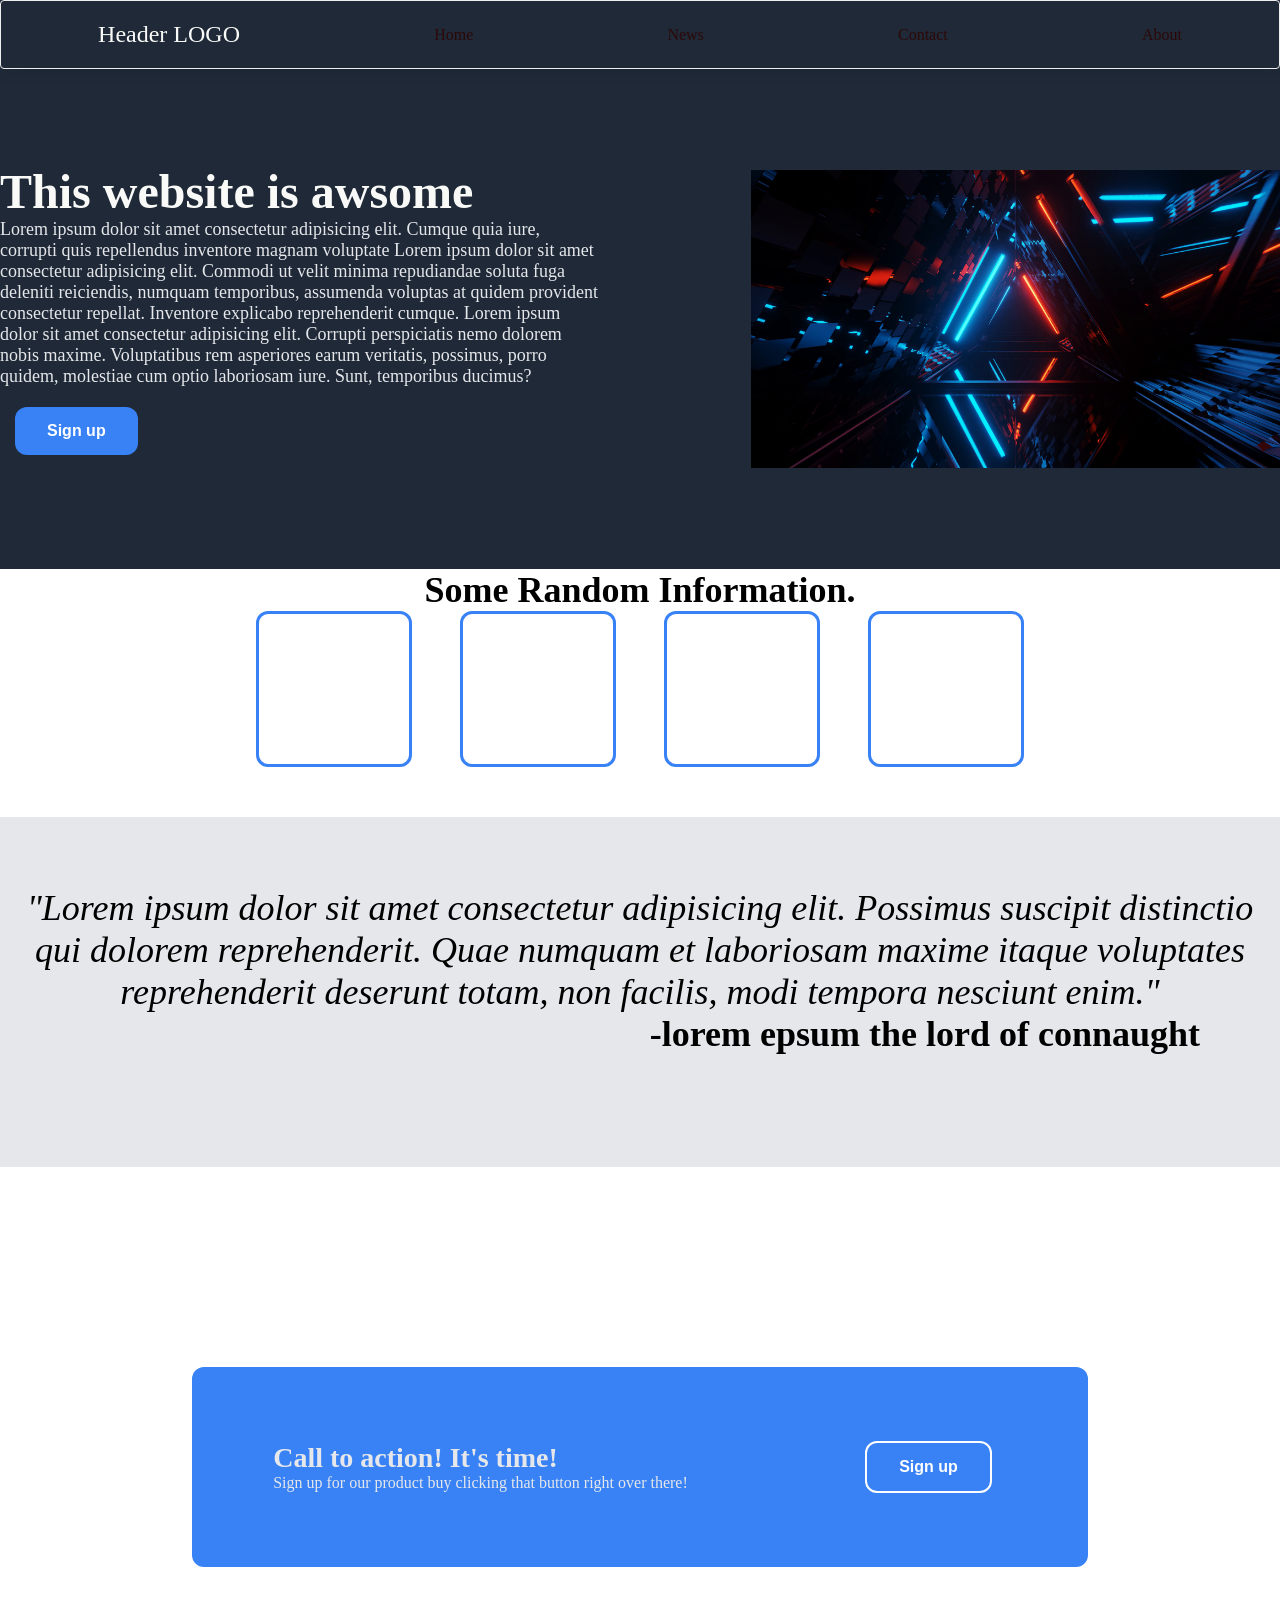
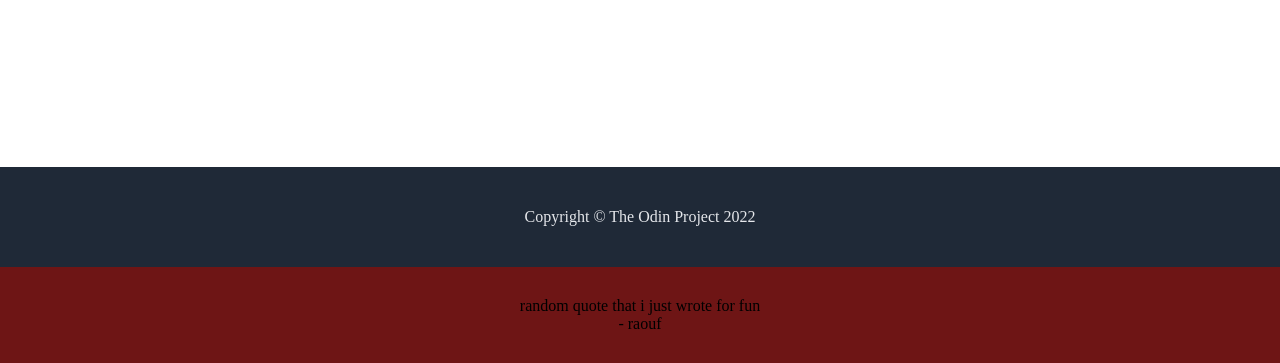
==== index.html @ dbdfe6ac "create full page" ====
<!DOCTYPE html>
<html lang="en">
<head>
    <meta charset="UTF-8">
    <meta http-equiv="X-UA-Compatible" content="IE=edge">
    <meta name="viewport" content="width=device-width, initial-scale=1.0">
    <title>Landing Page</title>
    <link rel="stylesheet" href="style.css">
</head>
<body>

<div class="upper">   
    <div class="topnav">
        <div class="logo"><!--<img src="Logo.png" alt="my-logo"> -->Header LOGO</div>
        <a class="active" href="#home">Home</a>
        <a href="#news">News</a>
        <a href="#contact">Contact</a>
        <a href="#about">About</a>
    </div>
    <div class="first">
    <div class="in">
      <h2>This website is awsome </h2>
      <p>Lorem ipsum dolor sit amet consectetur adipisicing elit. Cumque quia iure, corrupti quis repellendus inventore magnam voluptate Lorem ipsum dolor sit amet consectetur adipisicing elit. Commodi ut velit minima repudiandae soluta fuga deleniti reiciendis, numquam temporibus, assumenda voluptas at quidem provident consectetur repellat. Inventore explicabo reprehenderit cumque. Lorem ipsum dolor sit amet consectetur adipisicing elit. Corrupti perspiciatis nemo dolorem nobis maxime. Voluptatibus rem asperiores earum veritatis, possimus, porro quidem, molestiae cum optio laboriosam iure. Sunt, temporibus ducimus?
      </p>
      <button>Sign up</button>
    </div>
      <div class="pic"><img src="/cool-geometric-triangular-figure-neon-laser-light-great-backgrounds-wallpapers.jpg" alt="cool-image"></div>
    </div>
</div>

        <h3>Some Random Information.</h3>
    <div class="mid">
        <div class="box"></div>
        <div class="box"></div>
        <div class="box"></div>
        <div class="box"></div>
    </div>

    <div class="mid-bot">
        <p class="quote"><em>"Lorem ipsum dolor sit amet consectetur adipisicing elit. Possimus suscipit distinctio qui dolorem reprehenderit. Quae numquam et laboriosam maxime itaque voluptates reprehenderit deserunt totam, non facilis, modi tempora nesciunt enim."</p></em>
        <p class="writer"><strong>-lorem epsum the lord of connaught</strong></p>
    </div>

    <div class="blue">
        <div class="text">
            <p class="bol"><strong>Call to action! It's time!</strong></p>
            <p>Sign up for our product buy clicking that button right over there!</p>
        </div>
        <div><button class="bout">Sign up</button></div>
    </div>




    <div class="foot"><footer>Copyright © The Odin Project 2022</footer></div>



    <figure class="section4">
        <blockquote>
     random quote that i just wrote for fun
        </blockquote>
        <figcaption>
        -  raouf
        </figcaption>
      </figure>







</body>
</html>
---- style.css ----
/*
body{
    width :80%;
    margin: auto;
}
*/
*{
    margin: 0;
    padding: 0 ;
}

img {
    max-width: 100%;
    max-height: 100%;
    object-fit: contain;
   }
/*.logo { 
    height: 75px;
    width: 75px;
}
*/
.topnav{
    display: flex;
    justify-content: space-around;
    align-items: center;
    border: 1px solid #eee;
    box-shadow: 2px 4px 16px rgba(0,0,0,.06);
    border-radius: 4px;
    padding: 20px 0px;
}

a{
    text-decoration: none;
    color: rgb(44, 9, 9);
}

.pic {
    display: flex;
    height:800px;
    width: 900px;
}

.first{
    display: flex;
    flex-wrap: nowrap;
    flex-shrink: 1;
    align-items: center;
    height: 500px;
    width: 100%;
    justify-content: center;
}

.in{
    display: flex;
    margin-right: 30px ;
    flex-wrap: wrap;
    align-items: center;
}

.upper{
    background-color: #1F2937;
    color: #F9FAF8;

}

h2{
    font-size: 48px;
    font-weight: bolder;
}

.in p{
    display: flex;
    flex-wrap: wrap;
    color: #E5E7EB;
    font-size: 18px;
    max-width: 600px;
}

.logo {
    font-size: 24px;
    color: #F9FAF8;
}

button{
        background-color: #3882F6;
        border: none;
        color: white;
        padding: 15px 32px;
        text-align: center;
        text-decoration: none;
        display: inline-block;
        font-size: 16px;
        border-radius: 12px;
        font-weight: bold;
        margin: 20px 15px;
}

.first button{
    display: flex;
    flex-wrap: wrap;
    max-width: 24;
}

h3{
    text-align: center;
    font-size: 36px ;
    font-weight: bolder ;

}

.mid{
    display: flex;
    justify-content: center;
    align-items: center;
    gap: 48px;
}

.box{
    border: 3px solid #3882F6;  
    border-radius: 12px;  
    height: 150px;
    width: 150px;
}

.mid-bot{
    display: flex;
    width: auto;
    height: 350px;
    margin-top: 50px;
    background-color: #E5E7EB;
    flex-direction: column;
}

.quote{ 
    text-align: center;
    margin-top: 70px;
    font-size: 36px;
}

.writer{
    font-size: 36px;
    text-align: end;
    margin-right: 80px;
}

.blue{
    display: flex;
    width: 70%;
    background-color: #3882F6;
    border-radius: 12px;
    margin: auto;
    justify-content: space-around;
    align-items: center;
    margin: 200px auto;
    height: 200px;
}

.bout{
    border: 2px solid white;
}

.text{
    color: #E5E7EB;
    display: flex;
    flex-direction: column;
}

.bol{
    font-size: 28px;
}

.foot{
    background-color: #1F2937;
    color: #E5E7EB;
    height: 100px;
    display: flex;
    justify-content: center;
    align-items: center;
}

.section4{


background-color: rgb(110, 21, 21);
text-align: center;
padding-top: 30px;
padding-bottom: 30px;
}
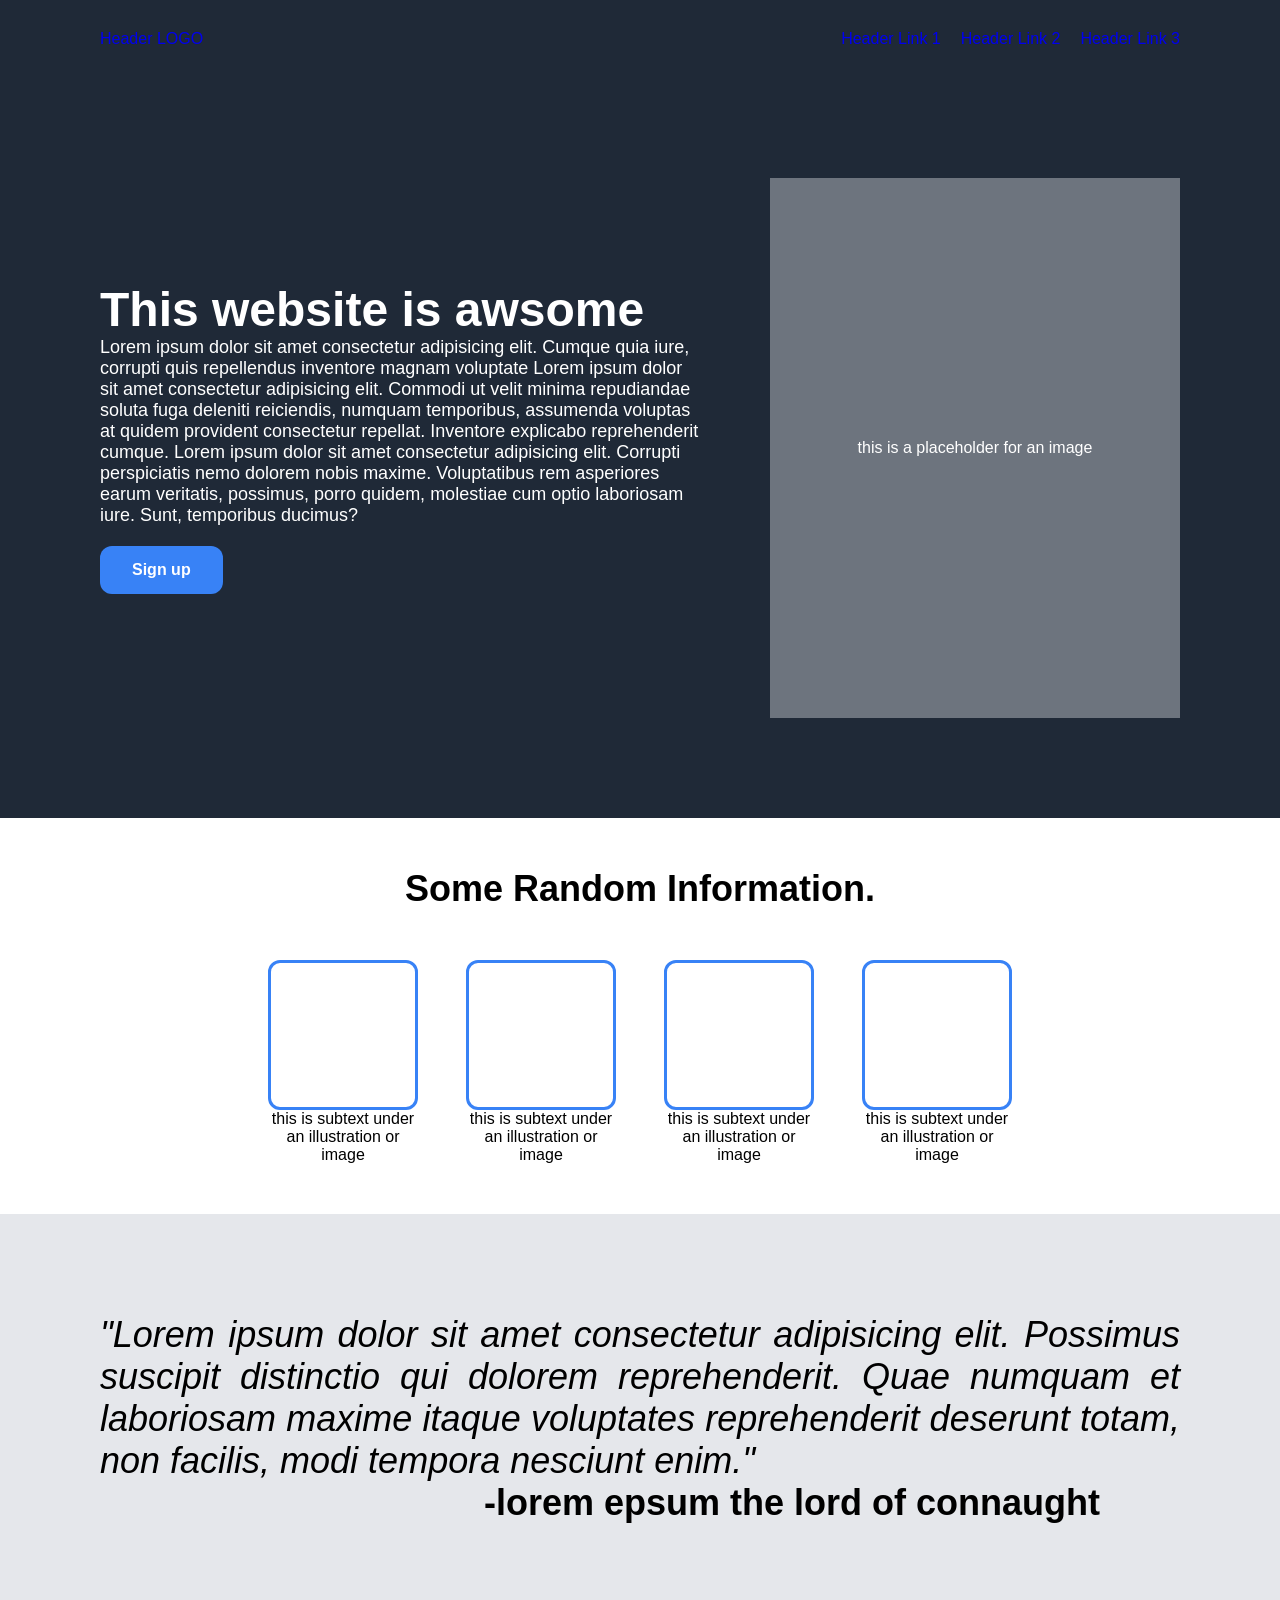
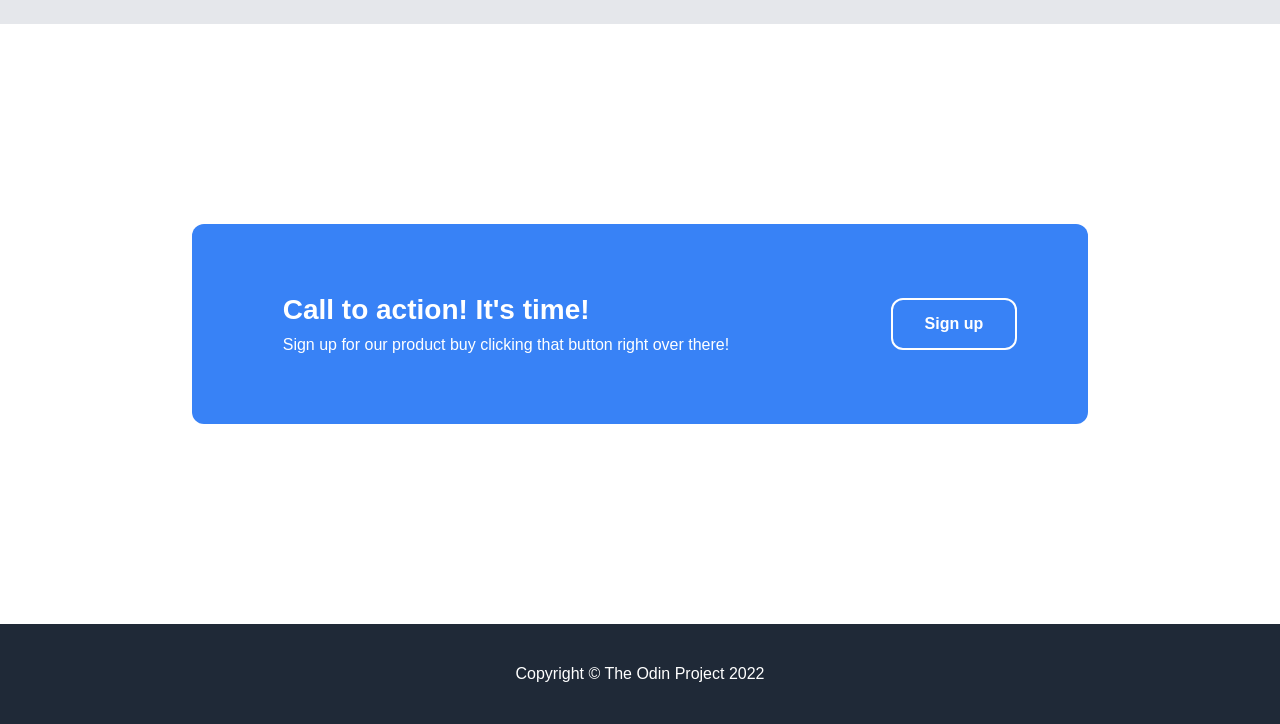
==== commit 85d30705: "fix flex bugs add box subtext chane font add comments" ====
--- a/index.html
+++ b/index.html
@@ -9,67 +9,46 @@
 </head>
 <body>
 
-<div class="upper">   
-    <div class="topnav">
-        <div class="logo"><!--<img src="Logo.png" alt="my-logo"> -->Header LOGO</div>
-        <a class="active" href="#home">Home</a>
-        <a href="#news">News</a>
-        <a href="#contact">Contact</a>
-        <a href="#about">About</a>
+    <ul>
+        <li><a href="#"><p> Header LOGO </p></a></li>
+        <section class="left">
+        <li><a href="#"><p> Header Link 1 </p></a></li>
+        <li><a href="#"><p> Header Link 2 </p></a></li>
+        <li><a href="#"><p> Header Link 3 </p></a></li>
+        </section>
+    </ul>
+
+    <div class="first">
+        <div class="text-one">
+        <h2>This website is awsome </h2>
+        <p>Lorem ipsum dolor sit amet consectetur adipisicing elit. Cumque quia iure, corrupti quis repellendus inventore magnam voluptate Lorem ipsum dolor sit amet consectetur adipisicing elit. Commodi ut velit minima repudiandae soluta fuga deleniti reiciendis, numquam temporibus, assumenda voluptas at quidem provident consectetur repellat. Inventore explicabo reprehenderit cumque. Lorem ipsum dolor sit amet consectetur adipisicing elit. Corrupti perspiciatis nemo dolorem nobis maxime. Voluptatibus rem asperiores earum veritatis, possimus, porro quidem, molestiae cum optio laboriosam iure. Sunt, temporibus ducimus?</p>
+        <button>Sign up</button>
+        </div>
+      <div class="placeholder"><p>this is a placeholder for an image</p></div>
     </div>
-    <div class="first">
-    <div class="in">
-      <h2>This website is awsome </h2>
-      <p>Lorem ipsum dolor sit amet consectetur adipisicing elit. Cumque quia iure, corrupti quis repellendus inventore magnam voluptate Lorem ipsum dolor sit amet consectetur adipisicing elit. Commodi ut velit minima repudiandae soluta fuga deleniti reiciendis, numquam temporibus, assumenda voluptas at quidem provident consectetur repellat. Inventore explicabo reprehenderit cumque. Lorem ipsum dolor sit amet consectetur adipisicing elit. Corrupti perspiciatis nemo dolorem nobis maxime. Voluptatibus rem asperiores earum veritatis, possimus, porro quidem, molestiae cum optio laboriosam iure. Sunt, temporibus ducimus?
-      </p>
-      <button>Sign up</button>
+    <section class="informations">
+        <h3>Some Random Information.</h3>
+    <div class="boxes">
+        <section><div class="box"></div><p>this is subtext under an illustration or image</p></section>
+        <section><div class="box"></div><p>this is subtext under an illustration or image</p></section>
+        <section><div class="box"></div><p>this is subtext under an illustration or image</p></section>
+        <section><div class="box"></div><p>this is subtext under an illustration or image</p></section>
     </div>
-      <div class="pic"><img src="/cool-geometric-triangular-figure-neon-laser-light-great-backgrounds-wallpapers.jpg" alt="cool-image"></div>
-    </div>
-</div>
-
-        <h3>Some Random Information.</h3>
-    <div class="mid">
-        <div class="box"></div>
-        <div class="box"></div>
-        <div class="box"></div>
-        <div class="box"></div>
-    </div>
-
-    <div class="mid-bot">
+    </section>
+    <div class="quotation">
         <p class="quote"><em>"Lorem ipsum dolor sit amet consectetur adipisicing elit. Possimus suscipit distinctio qui dolorem reprehenderit. Quae numquam et laboriosam maxime itaque voluptates reprehenderit deserunt totam, non facilis, modi tempora nesciunt enim."</p></em>
         <p class="writer"><strong>-lorem epsum the lord of connaught</strong></p>
     </div>
 
-    <div class="blue">
+    <div class="sign-up">
         <div class="text">
-            <p class="bol"><strong>Call to action! It's time!</strong></p>
+            <h4>Call to action! It's time!</h4>
             <p>Sign up for our product buy clicking that button right over there!</p>
         </div>
-        <div><button class="bout">Sign up</button></div>
+        <button>Sign up</button>
     </div>
-
-
-
-
-    <div class="foot"><footer>Copyright © The Odin Project 2022</footer></div>
-
-
-
-    <figure class="section4">
-        <blockquote>
-     random quote that i just wrote for fun
-        </blockquote>
-        <figcaption>
-        -  raouf
-        </figcaption>
-      </figure>
-
-
-
-
-
-
+    
+<footer><p> Copyright © The Odin Project 2022</p></footer>
 
 </body>
 </html>
--- a/style.css
+++ b/style.css
@@ -1,139 +1,123 @@
-/*
-body{
-    width :80%;
-    margin: auto;
-}
-*/
+/* nav-bar */
 *{
     margin: 0;
-    padding: 0 ;
+    padding: 0;
+    box-sizing: border-box;
 }
 
-img {
-    max-width: 100%;
-    max-height: 100%;
-    object-fit: contain;
-   }
-/*.logo { 
-    height: 75px;
-    width: 75px;
-}
-*/
-.topnav{
+ul{
     display: flex;
-    justify-content: space-around;
+    justify-content: space-between;
     align-items: center;
-    border: 1px solid #eee;
-    box-shadow: 2px 4px 16px rgba(0,0,0,.06);
-    border-radius: 4px;
-    padding: 20px 0px;
+    list-style: none;
+    padding: 30px 100px;
+    gap: 30px;
+    background-color: #1F2937;
 }
 
 a{
     text-decoration: none;
-    color: rgb(44, 9, 9);
 }
 
-.pic {
+
+.left {
     display: flex;
-    height:800px;
-    width: 900px;
+    gap: 20px;
 }
+
+/* text and place holder */
+
 
 .first{
     display: flex;
-    flex-wrap: nowrap;
-    flex-shrink: 1;
+    justify-content: space-between;
     align-items: center;
-    height: 500px;
-    width: 100%;
-    justify-content: center;
+    flex-wrap: wrap;
+    padding: 100px;
+    background-color: #1F2937;
+    gap: 70px;
 }
 
-.in{
-    display: flex;
-    margin-right: 30px ;
-    flex-wrap: wrap;
-    align-items: center;
-}
-
-.upper{
-    background-color: #1F2937;
-    color: #F9FAF8;
-
+.text-one {
+    font-size: 18px;
+    max-width: 600px;
 }
 
 h2{
     font-size: 48px;
-    font-weight: bolder;
-}
-
-.in p{
-    display: flex;
-    flex-wrap: wrap;
-    color: #E5E7EB;
-    font-size: 18px;
-    max-width: 600px;
-}
-
-.logo {
-    font-size: 24px;
-    color: #F9FAF8;
 }
 
 button{
-        background-color: #3882F6;
-        border: none;
-        color: white;
-        padding: 15px 32px;
-        text-align: center;
-        text-decoration: none;
-        display: inline-block;
-        font-size: 16px;
-        border-radius: 12px;
-        font-weight: bold;
-        margin: 20px 15px;
+    background-color: #3882F6;
+    border: none;
+    color: white;
+    padding: 15px 32px;
+    text-align: center;
+    text-decoration: none;
+    display: inline-block;
+    font-size: 16px;
+    border-radius: 12px;
+    font-weight: bold;
+    margin: 20px 0px;
 }
 
-.first button{
+
+.placeholder{
+    flex: 1 0 auto;
+    background-color: rgb(109, 116, 126);
+    height: 60vh;
     display: flex;
-    flex-wrap: wrap;
-    max-width: 24;
+    justify-content: center;
+    align-items: center;
 }
+
+
 
 h3{
     text-align: center;
     font-size: 36px ;
     font-weight: bolder ;
+    margin-bottom: 50px;
 
 }
 
-.mid{
+/* information */
+
+
+.informations{
+    margin: 50px 0px;
+}
+
+.boxes{
     display: flex;
     justify-content: center;
+    flex-wrap: wrap;
     align-items: center;
     gap: 48px;
+    
 }
 
-.box{
+.box {
     border: 3px solid #3882F6;  
     border-radius: 12px;  
     height: 150px;
     width: 150px;
 }
 
-.mid-bot{
-    display: flex;
-    width: auto;
-    height: 350px;
-    margin-top: 50px;
+.boxes p {
+    width: 150px;
+    text-align: center;
+}
+/* Quote */
+
+
+.quotation{
+    padding: 100px 100px;
     background-color: #E5E7EB;
-    flex-direction: column;
 }
 
 .quote{ 
-    text-align: center;
-    margin-top: 70px;
+    text-align: justify;
     font-size: 36px;
 }
 
@@ -143,46 +127,57 @@
     margin-right: 80px;
 }
 
-.blue{
+/* Sign up button */
+
+.sign-up{
     display: flex;
     width: 70%;
     background-color: #3882F6;
     border-radius: 12px;
-    margin: auto;
     justify-content: space-around;
     align-items: center;
     margin: 200px auto;
     height: 200px;
+    flex-wrap: wrap;
+
 }
 
-.bout{
+.sign-up button{
     border: 2px solid white;
 }
 
 .text{
-    color: #E5E7EB;
     display: flex;
     flex-direction: column;
+    margin: 10px 20px;
 }
 
-.bol{
+h4{
     font-size: 28px;
+    margin-bottom: 10px;
 }
 
-.foot{
+/* footer */
+
+footer{
     background-color: #1F2937;
-    color: #E5E7EB;
     height: 100px;
     display: flex;
     justify-content: center;
     align-items: center;
 }
 
-.section4{
+/* Fonts */
 
+h2 , h3 , .writer , h4 {
+    font-family: 'roboto-Bold' , Helvetica, Arial, sans-serif;
+    font-weight: bold;
+}
 
-background-color: rgb(110, 21, 21);
-text-align: center;
-padding-top: 30px;
-padding-bottom: 30px;
+ul , .first , .sign-up , footer , a:visited {
+    color: white;
+}
+
+p{
+    font-family: Arial, Helvetica, sans-serif;
 }
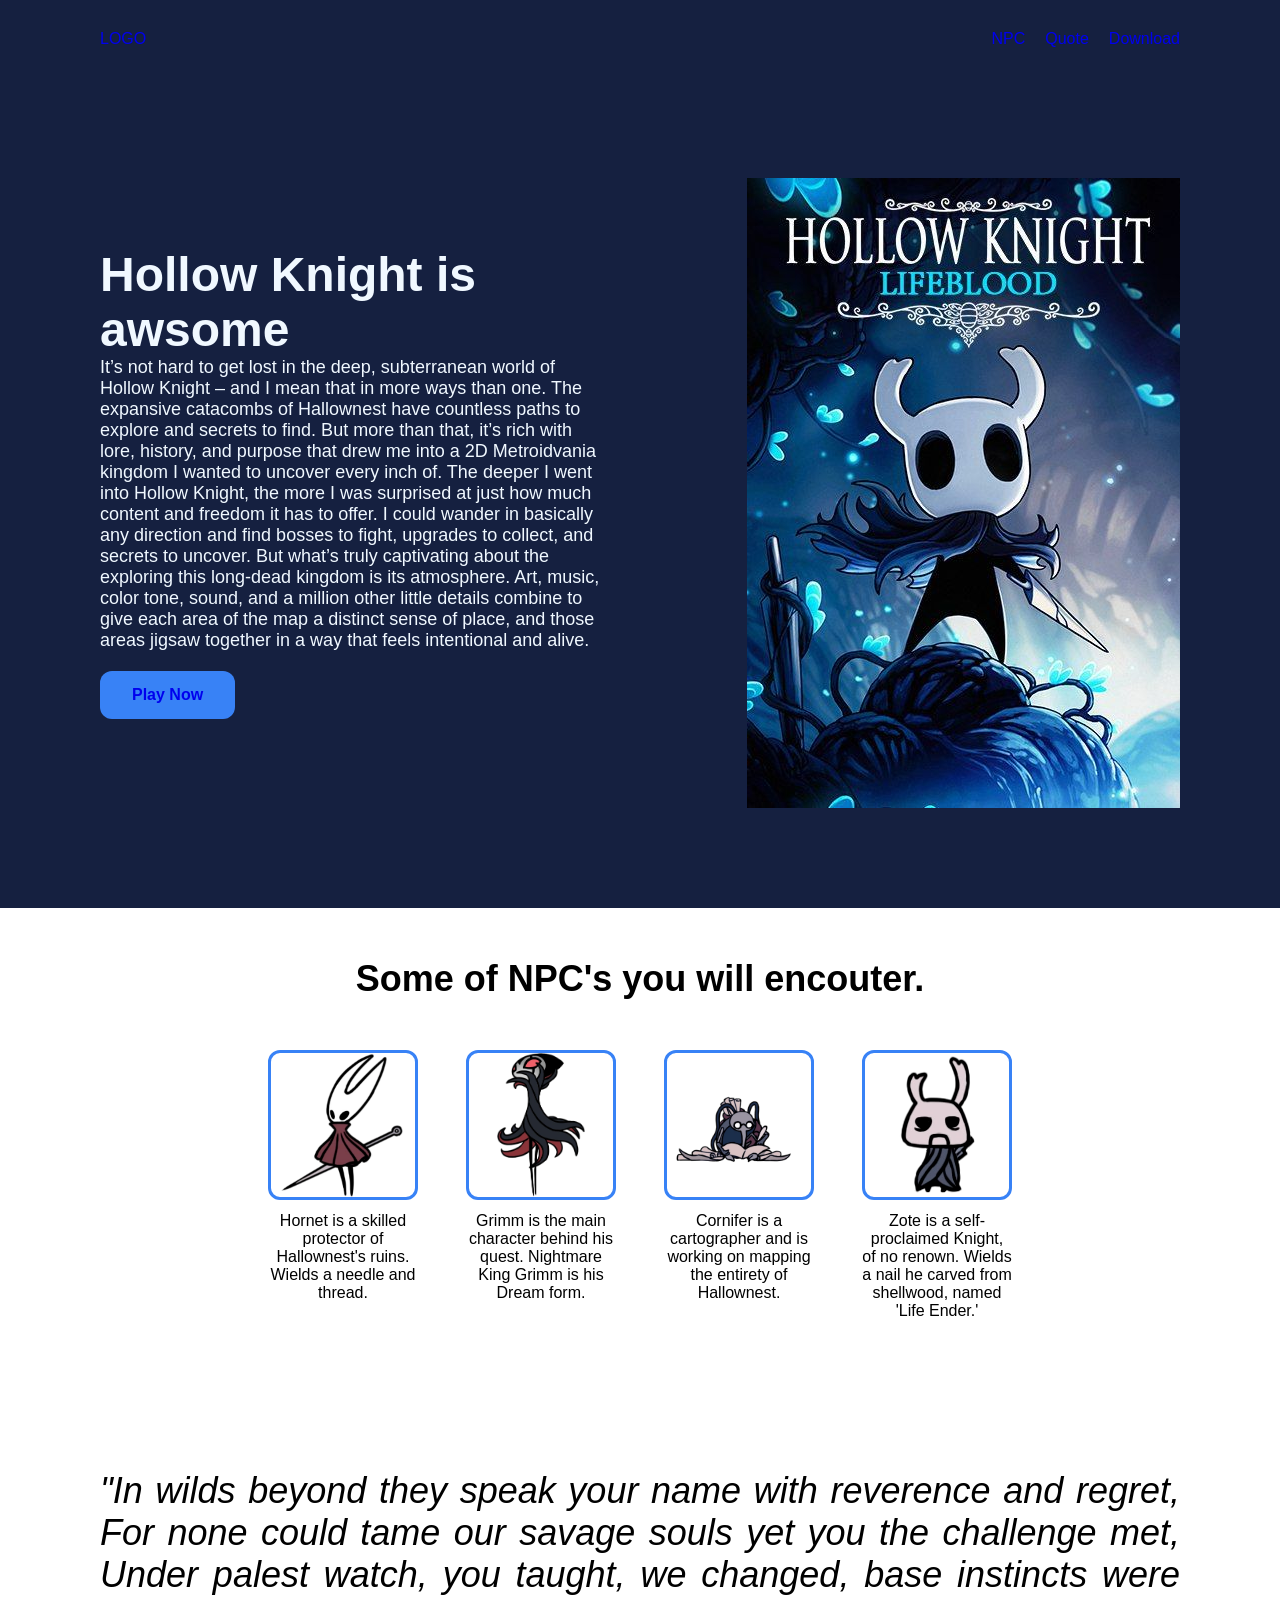
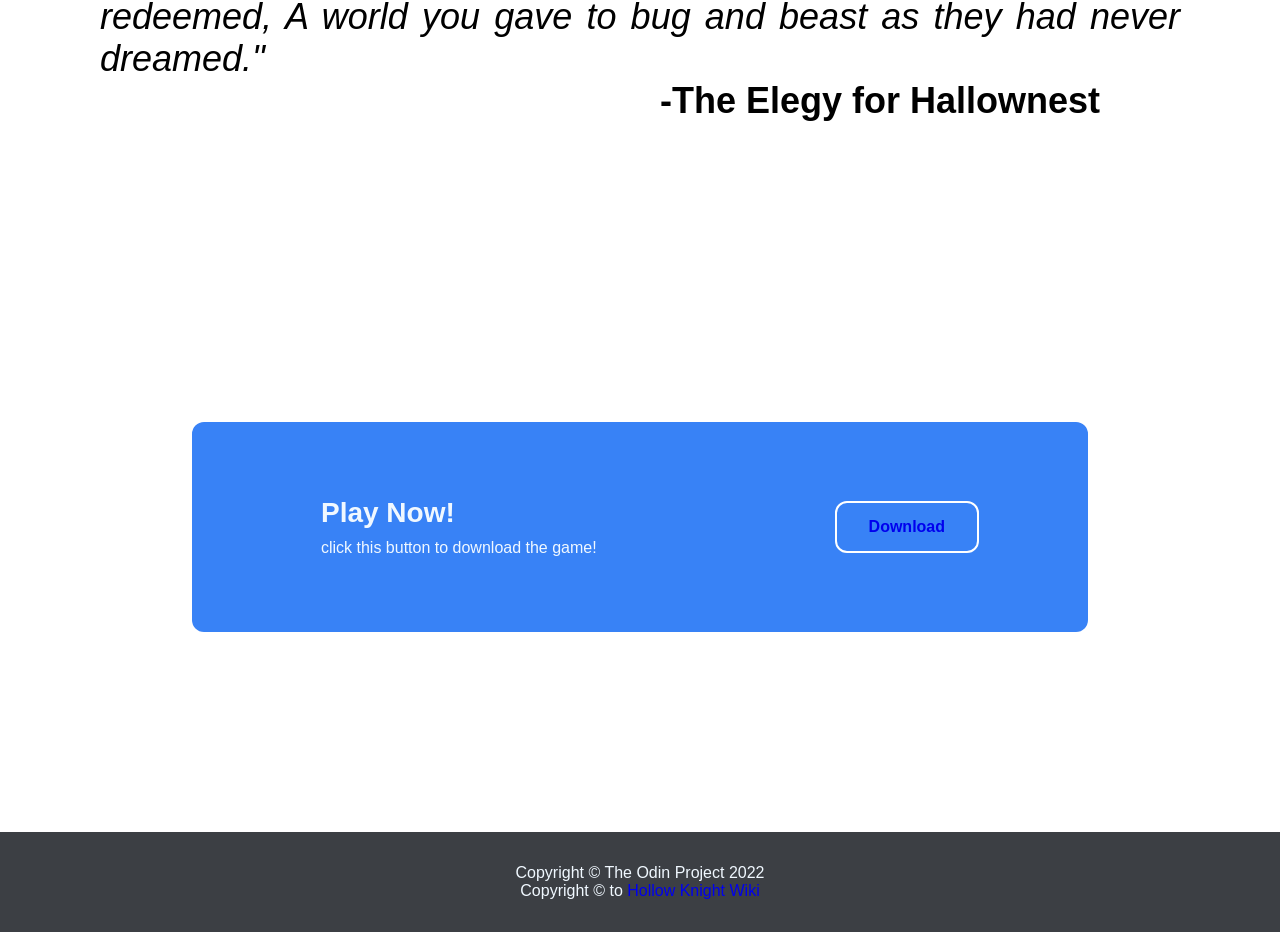
==== commit 3c0bf4f4: "made 1st web as template add pictures add colors replace lorem with informations" ====
--- a/index.html
+++ b/index.html
@@ -5,50 +5,58 @@
     <meta http-equiv="X-UA-Compatible" content="IE=edge">
     <meta name="viewport" content="width=device-width, initial-scale=1.0">
     <title>Landing Page</title>
-    <link rel="stylesheet" href="style.css">
+    <link rel="stylesheet" href="styles.css">
 </head>
 <body>
 
     <ul>
-        <li><a href="#"><p> Header LOGO </p></a></li>
+        <li><a href="#"><p> LOGO </p></a></li>
         <section class="left">
-        <li><a href="#"><p> Header Link 1 </p></a></li>
-        <li><a href="#"><p> Header Link 2 </p></a></li>
-        <li><a href="#"><p> Header Link 3 </p></a></li>
+        <li><a href="#NPC"><p> NPC </p></a></li>
+        <li><a href="#Quote"><p> Quote </p></a></li>
+        <li><a href="#Download"><p> Download </p></a></li>
         </section>
     </ul>
 
-    <div class="first">
+    <div id="f" class="first">
         <div class="text-one">
-        <h2>This website is awsome </h2>
-        <p>Lorem ipsum dolor sit amet consectetur adipisicing elit. Cumque quia iure, corrupti quis repellendus inventore magnam voluptate Lorem ipsum dolor sit amet consectetur adipisicing elit. Commodi ut velit minima repudiandae soluta fuga deleniti reiciendis, numquam temporibus, assumenda voluptas at quidem provident consectetur repellat. Inventore explicabo reprehenderit cumque. Lorem ipsum dolor sit amet consectetur adipisicing elit. Corrupti perspiciatis nemo dolorem nobis maxime. Voluptatibus rem asperiores earum veritatis, possimus, porro quidem, molestiae cum optio laboriosam iure. Sunt, temporibus ducimus?</p>
-        <button>Sign up</button>
+        <h2>Hollow Knight is awsome </h2>
+        <p>It’s not hard to get lost in the deep, subterranean world of Hollow Knight – and I mean that in more ways than one. The expansive catacombs of Hallownest have countless paths to explore and secrets to find. But more than that, it’s rich with lore, history, and purpose that drew me into a 2D Metroidvania kingdom I wanted to uncover every inch of.
+
+            The deeper I went into Hollow Knight, the more I was surprised at just how much content and freedom it has to offer. I could wander in basically any direction and find bosses to fight, upgrades to collect, and secrets to uncover. But what’s truly captivating about the exploring this long-dead kingdom is its atmosphere. Art, music, color tone, sound, and a million other little details combine to give each area of the map a distinct sense of place, and those areas jigsaw together in a way that feels intentional and alive.</p>
+        <button><a href="https://store.steampowered.com/app/367520/Hollow_Knight/">Play Now </a></button>
         </div>
-      <div class="placeholder"><p>this is a placeholder for an image</p></div>
+      <div class="placeholder"><img src="/hollow.jpg" alt="Hollow Knight"></div>
     </div>
-    <section class="informations">
-        <h3>Some Random Information.</h3>
+
+    <section id="NPC" class="informations">
+        <h3>Some of NPC's you will encouter.</h3>
     <div class="boxes">
-        <section><div class="box"></div><p>this is subtext under an illustration or image</p></section>
-        <section><div class="box"></div><p>this is subtext under an illustration or image</p></section>
-        <section><div class="box"></div><p>this is subtext under an illustration or image</p></section>
-        <section><div class="box"></div><p>this is subtext under an illustration or image</p></section>
+        <section><div class="box"><img src="/hornet.png" alt="hornet"></div><p>Hornet is a skilled protector of Hallownest's ruins. Wields a needle and thread.</p></section>
+        <section><div class="box"><img src="/grimm.png" alt="grimm"></div><p> Grimm is the main character behind his quest. Nightmare King Grimm is his Dream form.</p></section>
+        <section><div class="box"><img src="/cornifer.png" alt="cornifer"></div><p>Cornifer is a cartographer and is working on mapping the entirety of Hallownest.</p></section>
+        <section><div class="box"><img src="/zote.png" alt="zote"></div><p>Zote is a self-proclaimed Knight, of no renown. Wields a nail he carved from shellwood, named 'Life Ender.'</p></section>
+
     </div>
     </section>
-    <div class="quotation">
-        <p class="quote"><em>"Lorem ipsum dolor sit amet consectetur adipisicing elit. Possimus suscipit distinctio qui dolorem reprehenderit. Quae numquam et laboriosam maxime itaque voluptates reprehenderit deserunt totam, non facilis, modi tempora nesciunt enim."</p></em>
-        <p class="writer"><strong>-lorem epsum the lord of connaught</strong></p>
+    <div id="Quote" class="quotation">
+        <p class="quote"><em>"In wilds beyond they speak your name with reverence and regret,
+            For none could tame our savage souls yet you the challenge met,
+            Under palest watch, you taught, we changed, base instincts were redeemed,
+            A world you gave to bug and beast as they had never dreamed."</p></em>
+        <p class="writer"><strong>-The Elegy for Hallownest</strong></p>
     </div>
 
-    <div class="sign-up">
+    <div id="Download" class="sign-up">
         <div class="text">
-            <h4>Call to action! It's time!</h4>
-            <p>Sign up for our product buy clicking that button right over there!</p>
+            <h4>Play Now!</h4>
+            <p>click this button to download the game!</p>
         </div>
-        <button>Sign up</button>
+        <button><a href="https://store.steampowered.com/app/367520/Hollow_Knight/"> Download </a></button>
     </div>
     
-<footer><p> Copyright © The Odin Project 2022</p></footer>
+<footer><p> Copyright © The Odin Project 2022</p>
+<p>Copyright © to  <a href="https://hollowknight.fandom.com/">Hollow Knight Wiki</a></p></footer>
 
 </body>
 </html>
--- a/styles.css
+++ b/styles.css
@@ -0,0 +1,202 @@
+/* nav-bar */
+*{
+    margin: 0;
+    padding: 0;
+    box-sizing: border-box;
+}
+
+
+ul{
+    display: flex;
+    justify-content: space-between;
+    align-items: center;
+    list-style: none;
+    padding: 30px 100px;
+    gap: 30px;
+    background-color: #152040;
+
+
+}
+
+a{
+    text-decoration: none;
+}
+
+
+.left {
+    display: flex;
+    gap: 20px;
+}
+
+/* text and place holder */
+
+
+.first{
+    display: flex;
+    justify-content: space-between;
+    align-items: center;
+    flex-wrap: wrap;
+    padding: 100px;
+    background-color: #152040;
+}
+
+.text-one {
+    font-size: 18px;
+    width: 500px;
+}
+
+
+
+h2{
+    font-size: 48px;
+}
+
+
+
+button{
+    background-color: #3882F6;
+    border: none;
+    color: white;
+    padding: 15px 32px;
+    text-align: center;
+    text-decoration: none;
+    display: inline-block;
+    font-size: 16px;
+    border-radius: 12px;
+    font-weight: bold;
+    margin: 20px 0px;
+}
+
+
+.placeholder{
+    display: flex;
+    justify-content: center;
+    align-items: center;
+    max-width: 500px;
+}
+
+img {
+
+    max-width: 100%;
+    max-height: 100%;
+    align-self: center;
+}
+
+
+h3{
+    text-align: center;
+    font-size: 36px ;
+    font-weight: bolder ;
+    margin-bottom: 50px;
+
+}
+
+/* information */
+
+
+.informations{
+
+    margin: 50px 0px;
+}
+
+.boxes{
+    display: flex;
+    justify-content: center;
+    flex-wrap: wrap;
+    align-items: flex-start;
+    gap: 48px;
+    
+}
+
+.box {
+    border: 3px solid #3882F6;  
+    border-radius: 12px;  
+    height: 150px;
+    width: 150px;
+    display: flex;
+    justify-content: center;
+    align-items: center;
+}
+
+.boxes p {
+    width: 150px;
+    text-align: center ;
+    margin-top: 12px;
+}
+/* Quote */
+
+
+.quotation{
+    padding: 100px 100px;
+    background-color: #E5E7EB;
+    background: url(/pexels-lucie-liz-3165335.jpg) no-repeat center center fixed;
+    background-size: cover;
+}
+
+.quote{ 
+    text-align: justify;
+    font-size: 36px;
+}
+
+.writer{
+    font-size: 36px;
+    text-align: end;
+    margin-right: 80px;
+}
+
+/* Sign up button */
+
+.sign-up{
+    display: flex;
+    width: 70%;
+    background-color: #3882F6;
+    border-radius: 12px;
+    justify-content: space-around;
+    align-items: center;
+    margin: 200px auto;
+    height: 210px;
+    flex-wrap: wrap;
+
+}
+
+.sign-up button{
+    border: 2px solid white;
+}
+
+.text{
+    display: flex;
+    flex-direction: column;
+    margin: 10px 20px;
+}
+
+h4{
+    font-size: 28px;
+    margin-bottom: 10px;
+}
+
+/* footer */
+
+footer{
+    background-color: #3c3f44;
+    height: 100px;
+    display: flex;
+    flex-direction: column;
+    justify-content: center;
+    align-items: center;
+}
+
+/* Fonts */
+
+h2 , h3 , .writer , h4 {
+    font-family: 'roboto-Bold' , Helvetica, Arial, sans-serif;
+    font-weight: bold;
+}
+
+ul , .first , .sign-up , footer ,a:active, a:visited {
+    color: aliceblue;
+}
+
+p{
+    font-family: Arial, Helvetica, sans-serif;
+}
+
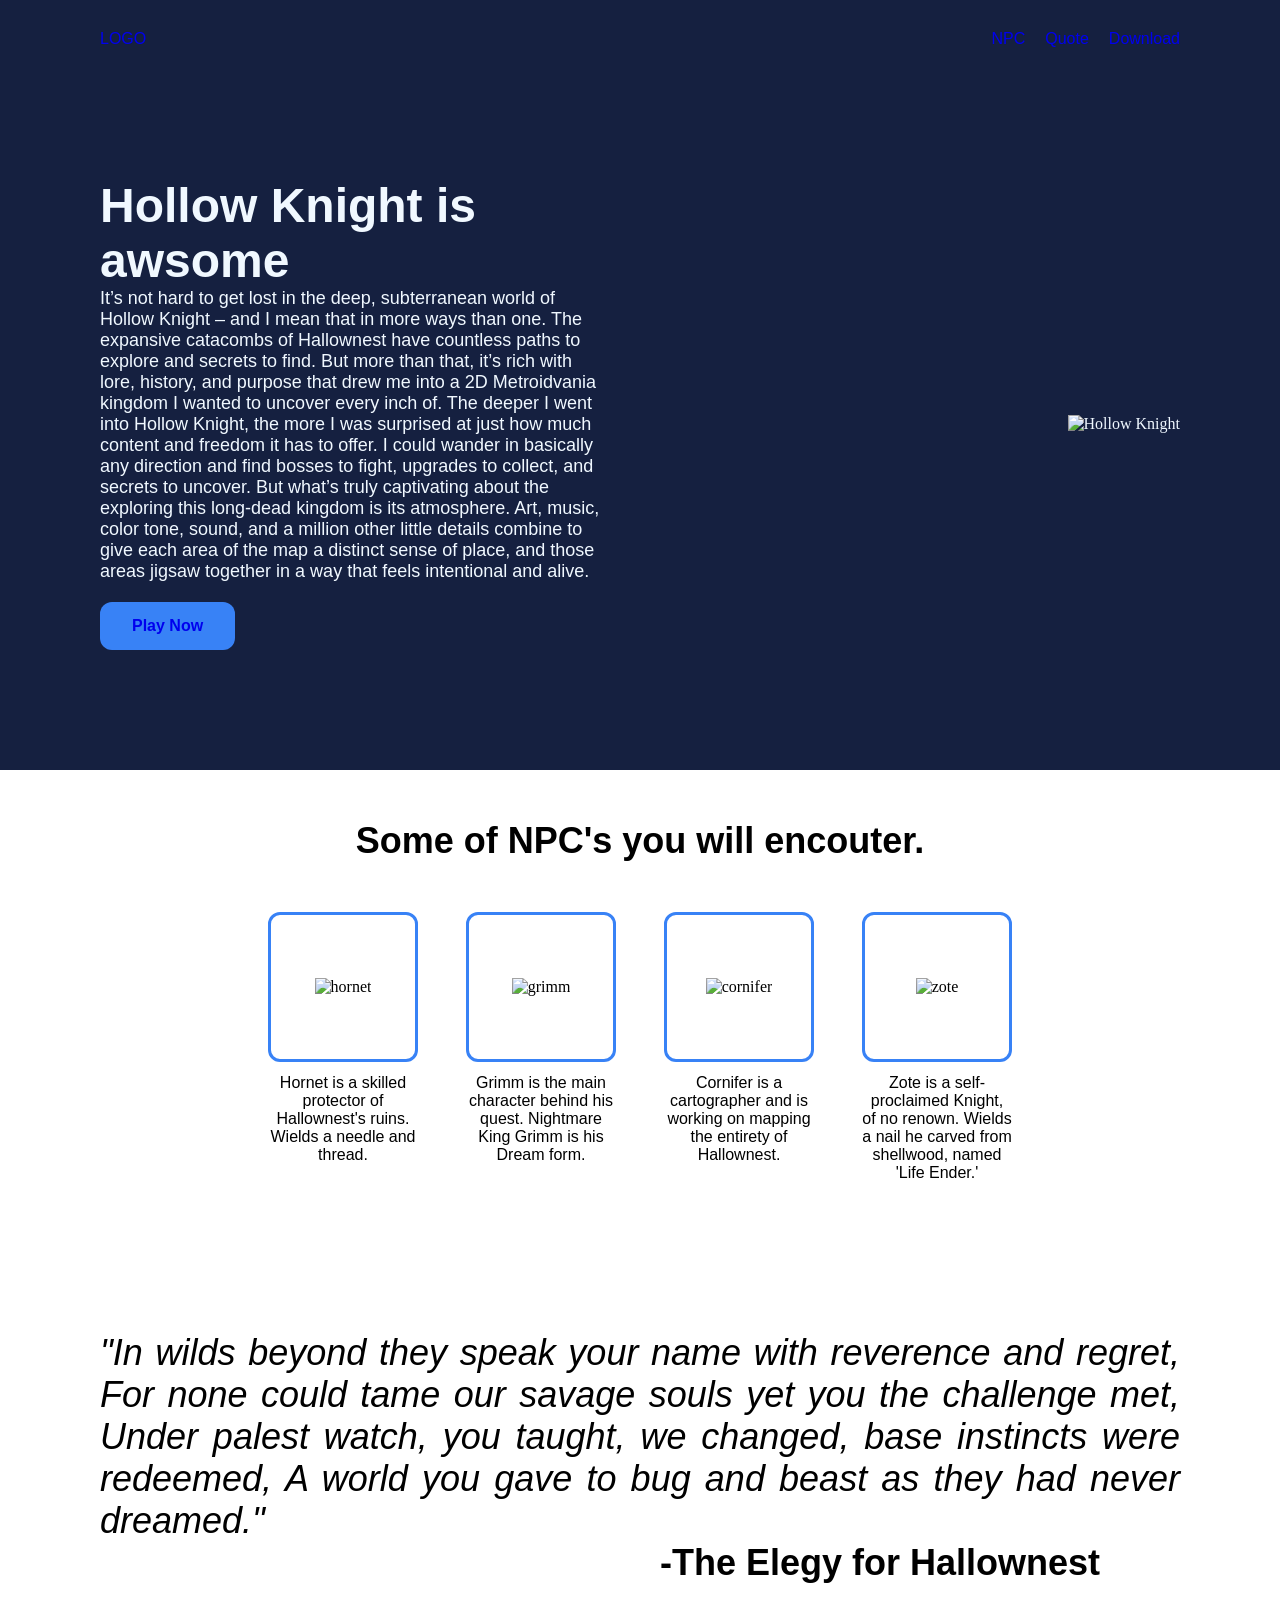
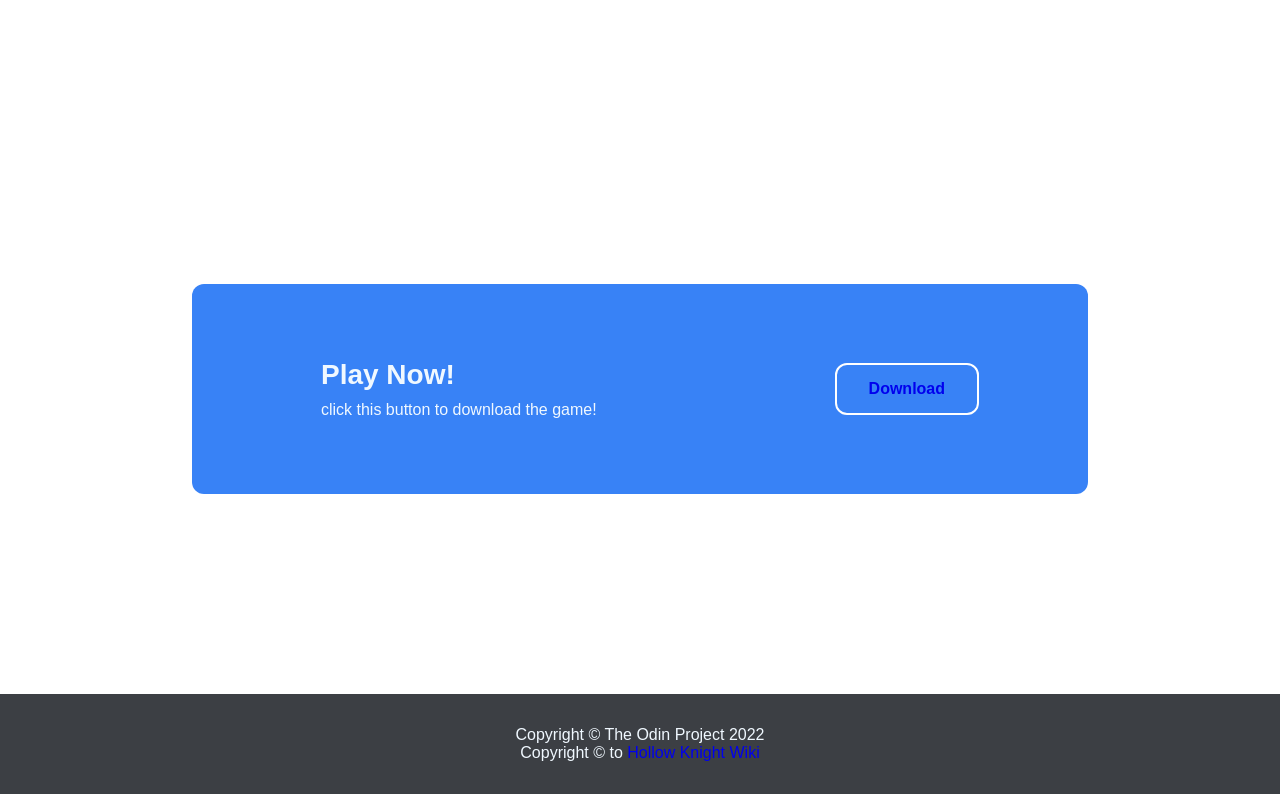
==== commit cfa2a8f6: "change extensions to uppercase" ====
--- a/index.html
+++ b/index.html
@@ -26,16 +26,16 @@
             The deeper I went into Hollow Knight, the more I was surprised at just how much content and freedom it has to offer. I could wander in basically any direction and find bosses to fight, upgrades to collect, and secrets to uncover. But what’s truly captivating about the exploring this long-dead kingdom is its atmosphere. Art, music, color tone, sound, and a million other little details combine to give each area of the map a distinct sense of place, and those areas jigsaw together in a way that feels intentional and alive.</p>
         <button><a href="https://store.steampowered.com/app/367520/Hollow_Knight/">Play Now </a></button>
         </div>
-      <div class="placeholder"><img src="/hollow.jpg" alt="Hollow Knight"></div>
+      <div class="placeholder"><img src="/hollow.JPG" alt="Hollow Knight"></div>
     </div>
 
     <section id="NPC" class="informations">
         <h3>Some of NPC's you will encouter.</h3>
     <div class="boxes">
-        <section><div class="box"><img src="/hornet.png" alt="hornet"></div><p>Hornet is a skilled protector of Hallownest's ruins. Wields a needle and thread.</p></section>
-        <section><div class="box"><img src="/grimm.png" alt="grimm"></div><p> Grimm is the main character behind his quest. Nightmare King Grimm is his Dream form.</p></section>
-        <section><div class="box"><img src="/cornifer.png" alt="cornifer"></div><p>Cornifer is a cartographer and is working on mapping the entirety of Hallownest.</p></section>
-        <section><div class="box"><img src="/zote.png" alt="zote"></div><p>Zote is a self-proclaimed Knight, of no renown. Wields a nail he carved from shellwood, named 'Life Ender.'</p></section>
+        <section><div class="box"><img src="/hornet.PNG" alt="hornet"></div><p>Hornet is a skilled protector of Hallownest's ruins. Wields a needle and thread.</p></section>
+        <section><div class="box"><img src="/grimm.PNG" alt="grimm"></div><p> Grimm is the main character behind his quest. Nightmare King Grimm is his Dream form.</p></section>
+        <section><div class="box"><img src="/cornifer.PNG" alt="cornifer"></div><p>Cornifer is a cartographer and is working on mapping the entirety of Hallownest.</p></section>
+        <section><div class="box"><img src="/zote.PNG" alt="zote"></div><p>Zote is a self-proclaimed Knight, of no renown. Wields a nail he carved from shellwood, named 'Life Ender.'</p></section>
 
     </div>
     </section>
--- a/styles.css
+++ b/styles.css
@@ -129,7 +129,7 @@
 .quotation{
     padding: 100px 100px;
     background-color: #E5E7EB;
-    background: url(/pexels-lucie-liz-3165335.jpg) no-repeat center center fixed;
+    background: url(/quote.JPG) no-repeat center center fixed;
     background-size: cover;
 }
 
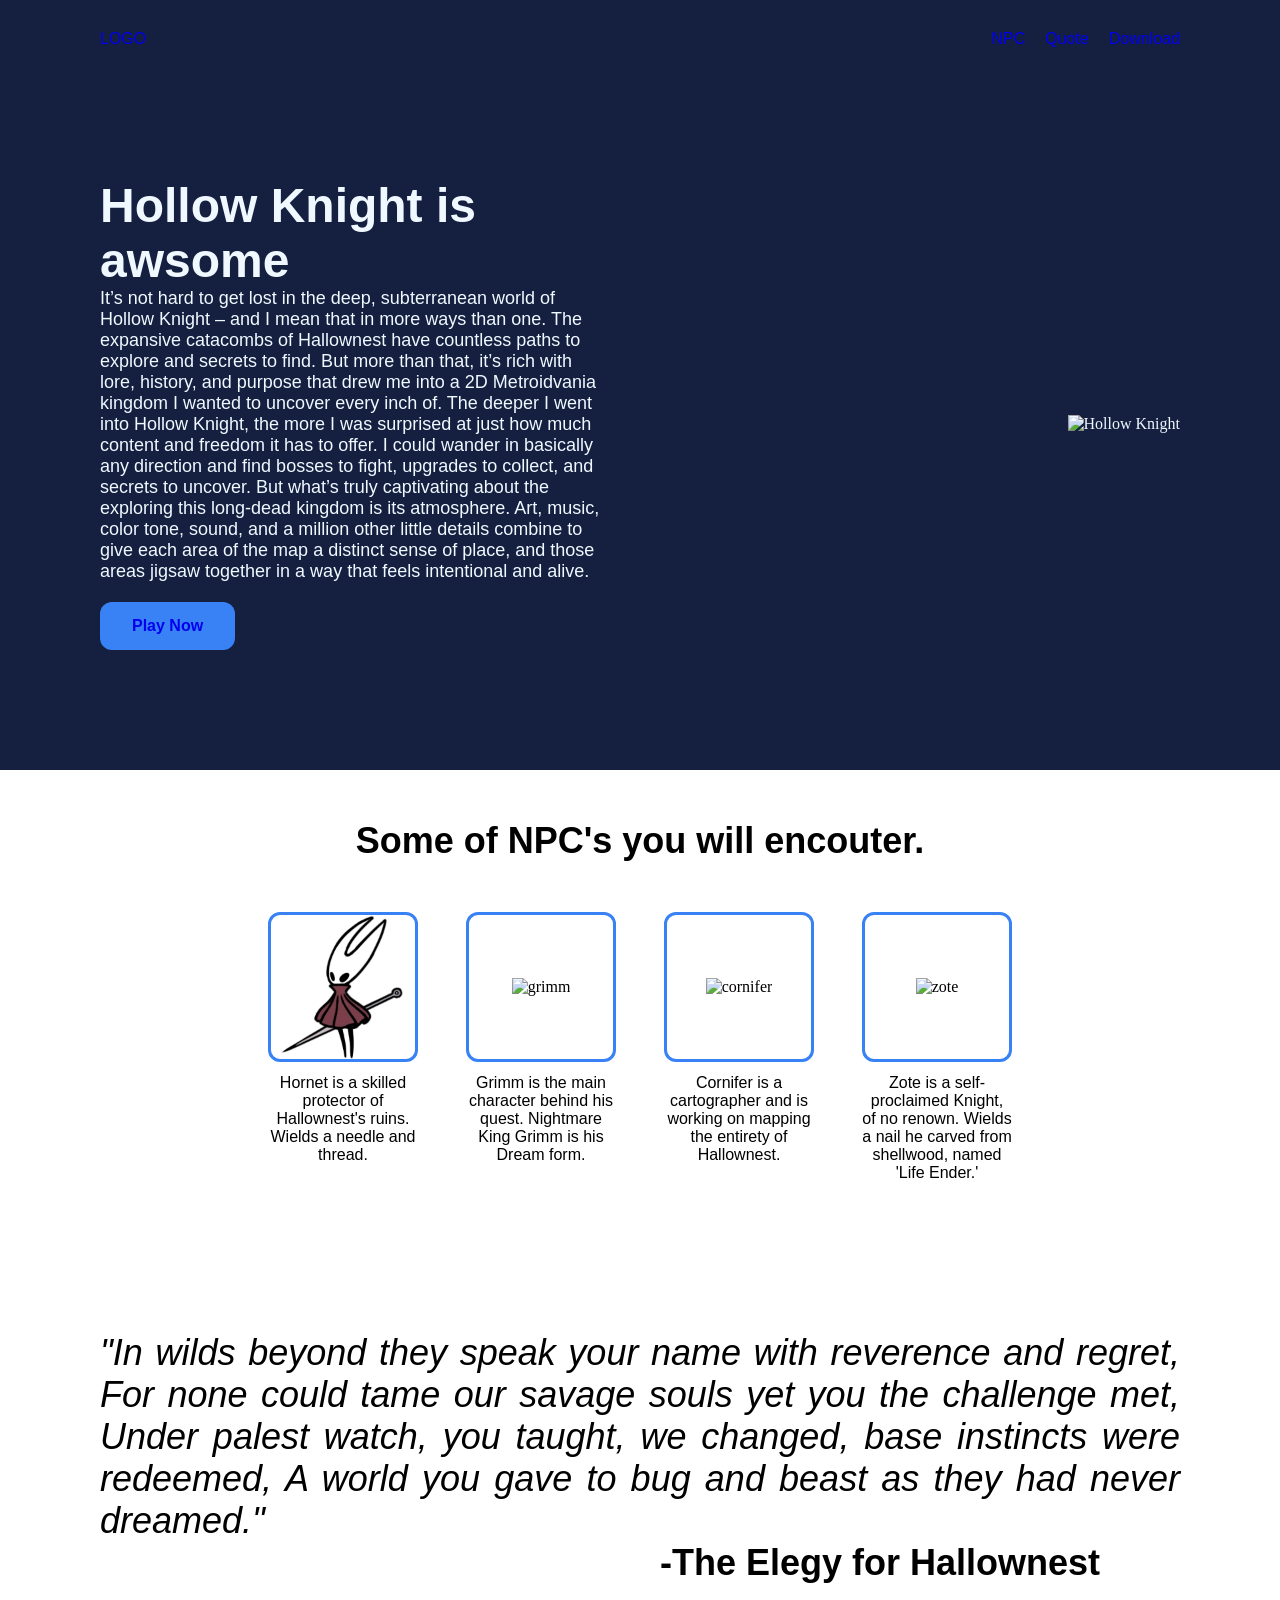
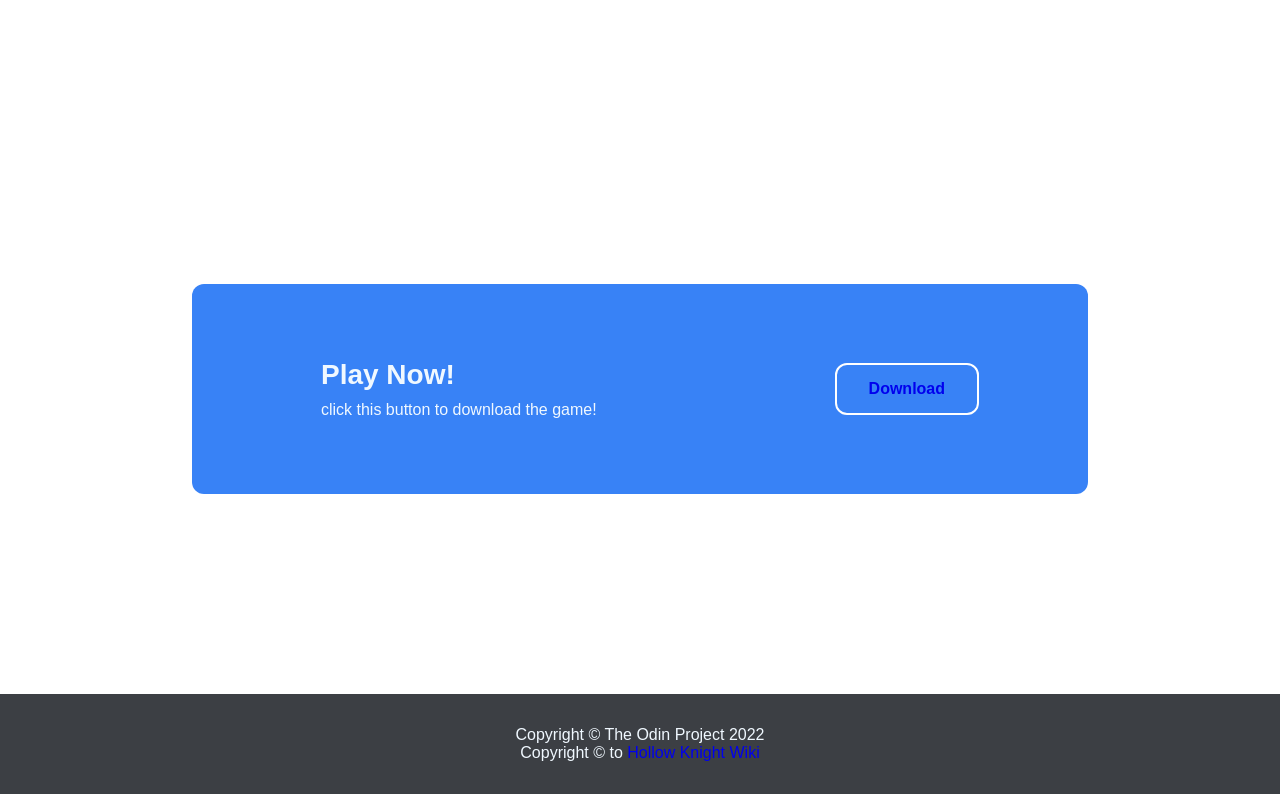
==== commit 56c30f99: "try to fix img" ====
--- a/index.html
+++ b/index.html
@@ -26,16 +26,16 @@
             The deeper I went into Hollow Knight, the more I was surprised at just how much content and freedom it has to offer. I could wander in basically any direction and find bosses to fight, upgrades to collect, and secrets to uncover. But what’s truly captivating about the exploring this long-dead kingdom is its atmosphere. Art, music, color tone, sound, and a million other little details combine to give each area of the map a distinct sense of place, and those areas jigsaw together in a way that feels intentional and alive.</p>
         <button><a href="https://store.steampowered.com/app/367520/Hollow_Knight/">Play Now </a></button>
         </div>
-      <div class="placeholder"><img src="/hollow.JPG" alt="Hollow Knight"></div>
+      <div class="placeholder"><img src="img/hollow.JPG" alt="Hollow Knight"></div>
     </div>
 
     <section id="NPC" class="informations">
         <h3>Some of NPC's you will encouter.</h3>
     <div class="boxes">
-        <section><div class="box"><img src="/hornet.PNG" alt="hornet"></div><p>Hornet is a skilled protector of Hallownest's ruins. Wields a needle and thread.</p></section>
-        <section><div class="box"><img src="/grimm.PNG" alt="grimm"></div><p> Grimm is the main character behind his quest. Nightmare King Grimm is his Dream form.</p></section>
-        <section><div class="box"><img src="/cornifer.PNG" alt="cornifer"></div><p>Cornifer is a cartographer and is working on mapping the entirety of Hallownest.</p></section>
-        <section><div class="box"><img src="/zote.PNG" alt="zote"></div><p>Zote is a self-proclaimed Knight, of no renown. Wields a nail he carved from shellwood, named 'Life Ender.'</p></section>
+        <section><div class="box"><img src="./img/hornet.png" alt="hornet"></div><p>Hornet is a skilled protector of Hallownest's ruins. Wields a needle and thread.</p></section>
+        <section><div class="box"><img src="img/grimm.PNG" alt="grimm"></div><p> Grimm is the main character behind his quest. Nightmare King Grimm is his Dream form.</p></section>
+        <section><div class="box"><img src="img/cornifer.PNG" alt="cornifer"></div><p>Cornifer is a cartographer and is working on mapping the entirety of Hallownest.</p></section>
+        <section><div class="box"><img src="img/zote.PNG" alt="zote"></div><p>Zote is a self-proclaimed Knight, of no renown. Wields a nail he carved from shellwood, named 'Life Ender.'</p></section>
 
     </div>
     </section>
--- a/styles.css
+++ b/styles.css
@@ -129,7 +129,7 @@
 .quotation{
     padding: 100px 100px;
     background-color: #E5E7EB;
-    background: url(/quote.JPG) no-repeat center center fixed;
+    background: url(img/quote.JPG) no-repeat center center fixed;
     background-size: cover;
 }
 
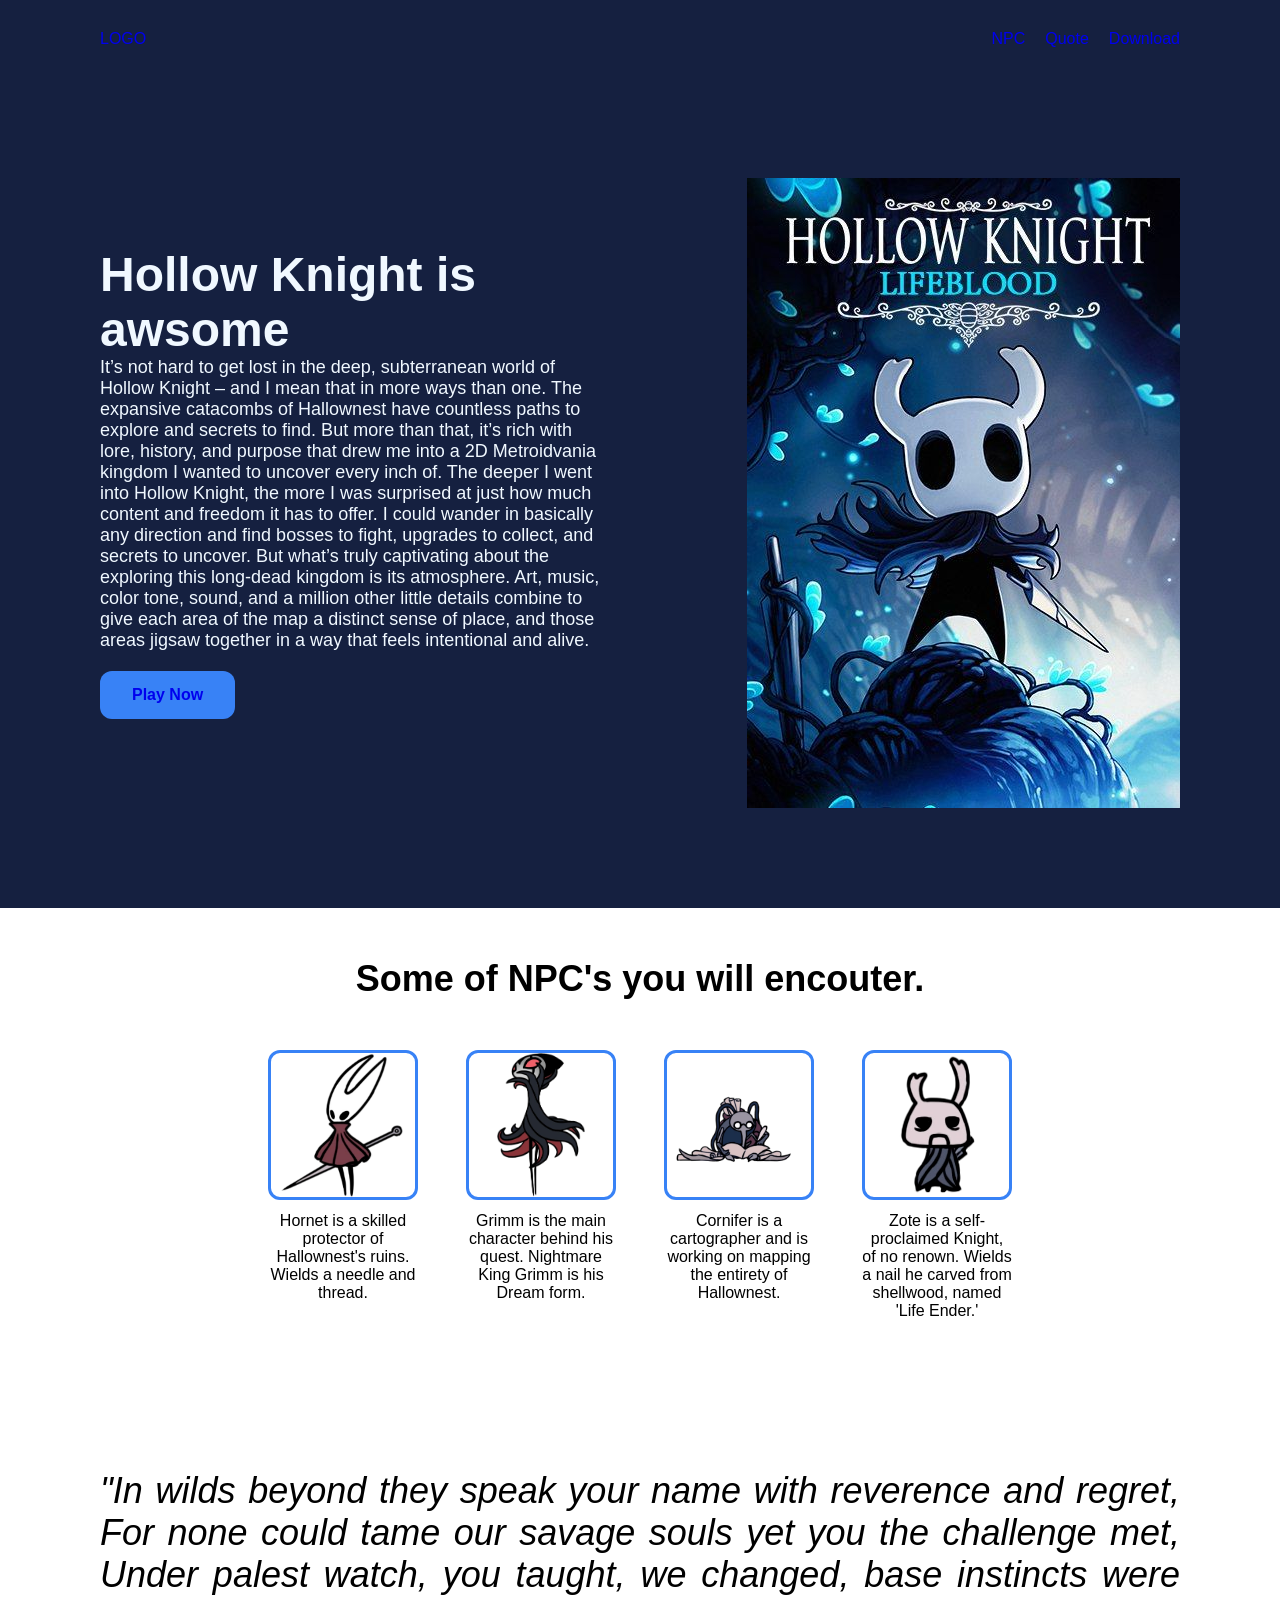
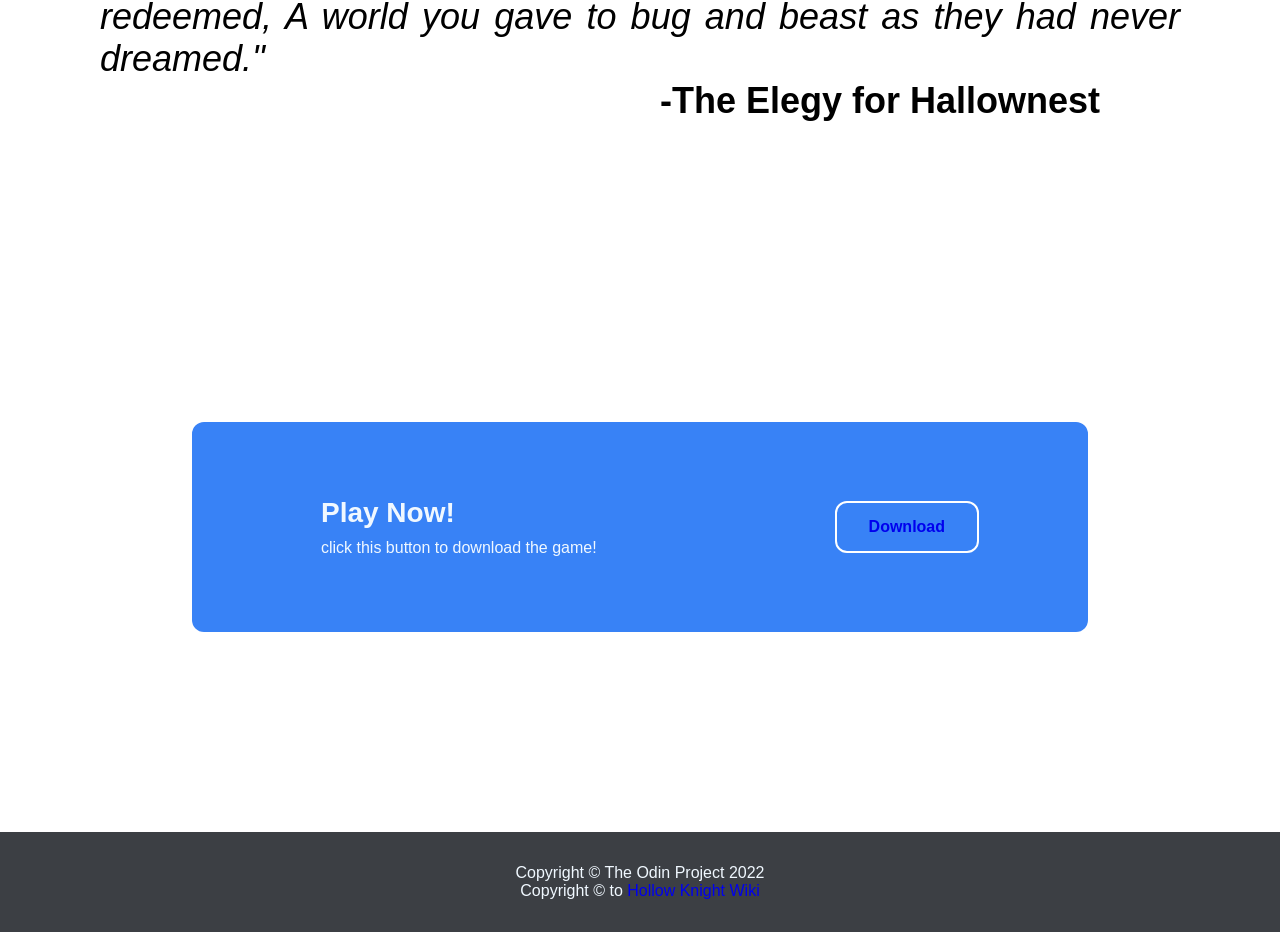
==== commit 287ea3f8: "#" ====
--- a/index.html
+++ b/index.html
@@ -26,16 +26,16 @@
             The deeper I went into Hollow Knight, the more I was surprised at just how much content and freedom it has to offer. I could wander in basically any direction and find bosses to fight, upgrades to collect, and secrets to uncover. But what’s truly captivating about the exploring this long-dead kingdom is its atmosphere. Art, music, color tone, sound, and a million other little details combine to give each area of the map a distinct sense of place, and those areas jigsaw together in a way that feels intentional and alive.</p>
         <button><a href="https://store.steampowered.com/app/367520/Hollow_Knight/">Play Now </a></button>
         </div>
-      <div class="placeholder"><img src="img/hollow.JPG" alt="Hollow Knight"></div>
+      <div class="placeholder"><img src="./img/hollow.jpg" alt="Hollow Knight"></div>
     </div>
 
     <section id="NPC" class="informations">
         <h3>Some of NPC's you will encouter.</h3>
     <div class="boxes">
         <section><div class="box"><img src="./img/hornet.png" alt="hornet"></div><p>Hornet is a skilled protector of Hallownest's ruins. Wields a needle and thread.</p></section>
-        <section><div class="box"><img src="img/grimm.PNG" alt="grimm"></div><p> Grimm is the main character behind his quest. Nightmare King Grimm is his Dream form.</p></section>
-        <section><div class="box"><img src="img/cornifer.PNG" alt="cornifer"></div><p>Cornifer is a cartographer and is working on mapping the entirety of Hallownest.</p></section>
-        <section><div class="box"><img src="img/zote.PNG" alt="zote"></div><p>Zote is a self-proclaimed Knight, of no renown. Wields a nail he carved from shellwood, named 'Life Ender.'</p></section>
+        <section><div class="box"><img src="./img/grimm.png" alt="grimm"></div><p> Grimm is the main character behind his quest. Nightmare King Grimm is his Dream form.</p></section>
+        <section><div class="box"><img src="./img/cornifer.png" alt="cornifer"></div><p>Cornifer is a cartographer and is working on mapping the entirety of Hallownest.</p></section>
+        <section><div class="box"><img src="./img/zote.png" alt="zote"></div><p>Zote is a self-proclaimed Knight, of no renown. Wields a nail he carved from shellwood, named 'Life Ender.'</p></section>
 
     </div>
     </section>
--- a/styles.css
+++ b/styles.css
@@ -129,7 +129,7 @@
 .quotation{
     padding: 100px 100px;
     background-color: #E5E7EB;
-    background: url(img/quote.JPG) no-repeat center center fixed;
+    background: url(./img/quote.jpg) no-repeat center center fixed;
     background-size: cover;
 }
 
